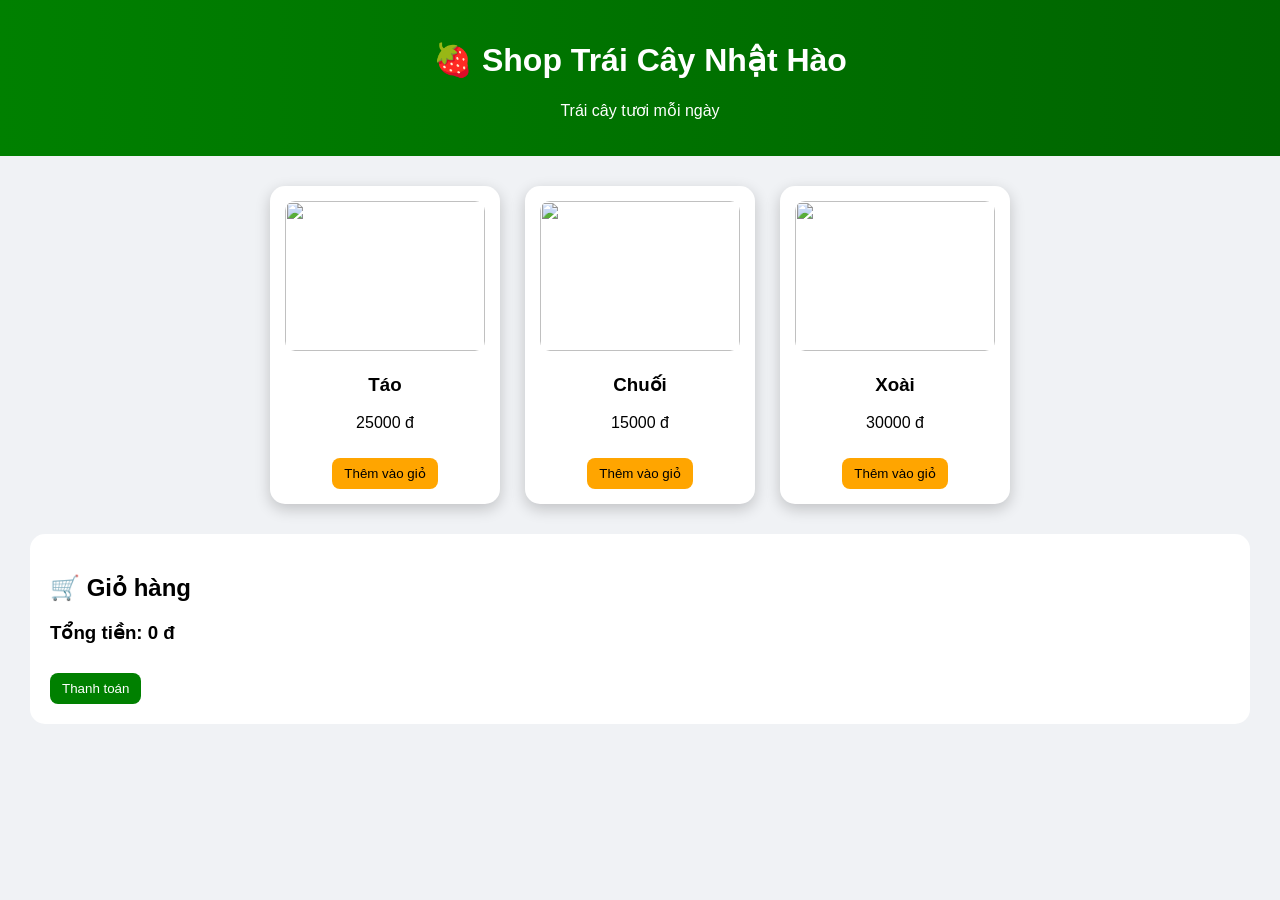
==== index.html @ 0a21cddd "tuan05/lambai" ====
<!DOCTYPE html>
<html lang="vi">
<head>
    <meta charset="UTF-8">
    <title>Shop Trái Cây Nhật Hào</title>
    <link rel="stylesheet" href="style.css">
</head>
<body>

<header>
    <h1>🍓 Shop Trái Cây Nhật Hào</h1>
    <p>Trái cây tươi mỗi ngày</p>
</header>

<!-- ===== DANH SÁCH SẢN PHẨM ===== -->
<section class="products" id="product-list">
    <!-- JS sẽ render sản phẩm -->
</section>

<!-- ===== GIỎ HÀNG ===== -->
<section class="cart">
    <h2>🛒 Giỏ hàng</h2>
    <div id="cart-items"></div>
    <h3>Tổng tiền: <span id="total">0</span> đ</h3>
    <button class="checkout">Thanh toán</button>
</section>

<script src="script.js"></script>
</body>
</html>
---- style.css ----
body {
    font-family: Arial, sans-serif;
    margin: 0;
    background: #f0f2f5;
}

header {
    background: linear-gradient(to right, green, darkgreen);
    color: white;
    padding: 20px;
    text-align: center;
}

.products {
    display: flex;
    justify-content: center;
    gap: 25px;
    flex-wrap: wrap;
    margin: 30px;
}

.product {
    background: white;
    width: 200px;
    border-radius: 15px;
    padding: 15px;
    box-shadow: 0 5px 15px rgba(0,0,0,0.2);
    text-align: center;
    transition: 0.3s;
}

.product:hover {
    transform: scale(1.05);
}

.product img {
    width: 100%;
    height: 150px;
    object-fit: cover;
    border-radius: 10px;
}

button {
    background: orange;
    border: none;
    padding: 8px 12px;
    border-radius: 8px;
    cursor: pointer;
    margin-top: 10px;
}

button:hover {
    background: darkorange;
}

.cart {
    background: white;
    margin: 30px;
    padding: 20px;
    border-radius: 15px;
}

.cart-item {
    display: flex;
    justify-content: space-between;
    margin: 10px 0;
}

.checkout {
    background: green;
    color: white;
}
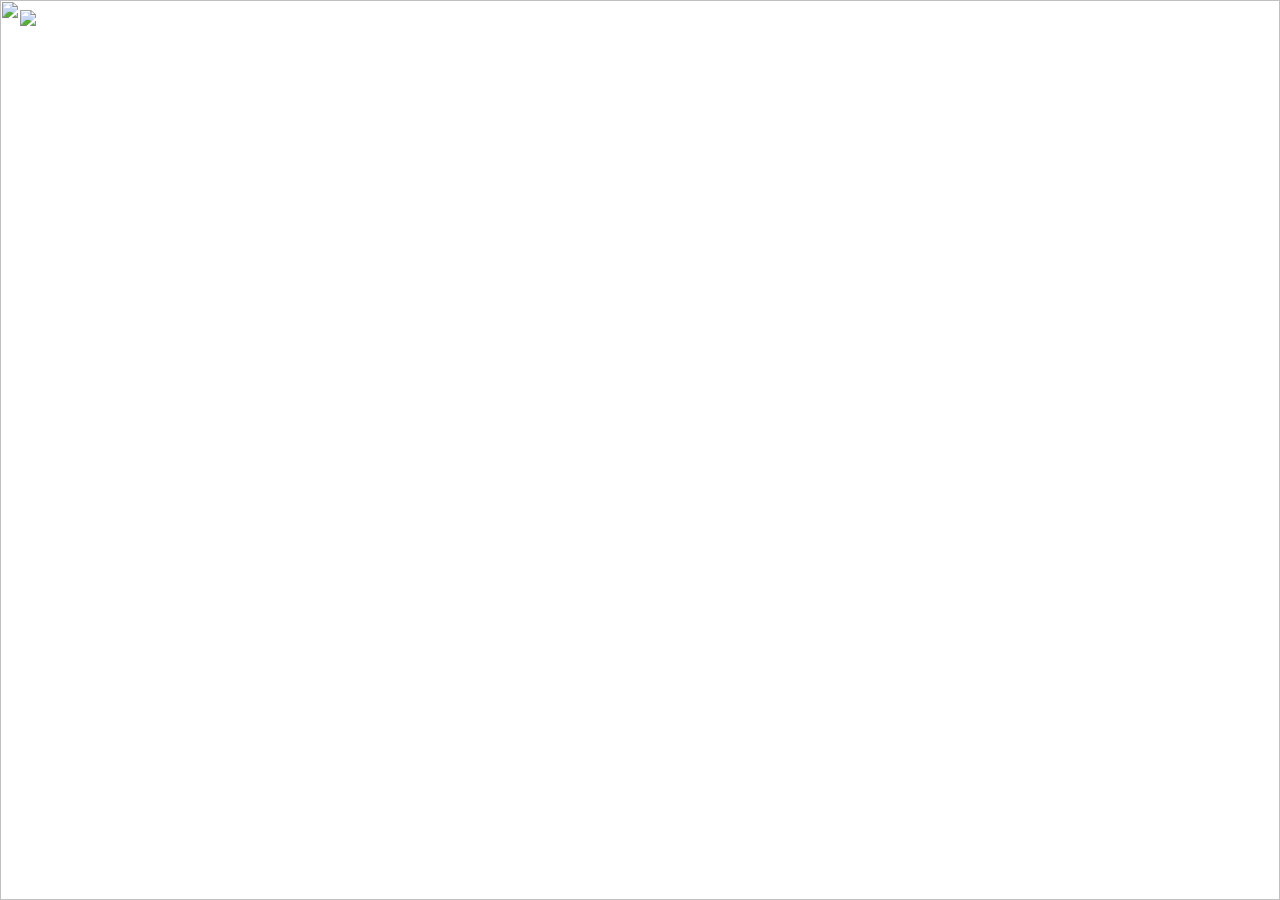
==== commit ebd51d6c: "bailam/tuan02" ====
--- a/index.html
+++ b/index.html
@@ -2,29 +2,28 @@
 <html lang="vi">
 <head>
     <meta charset="UTF-8">
-    <title>Shop Trái Cây Nhật Hào</title>
+    <title>Shop Trái Cây</title>
     <link rel="stylesheet" href="style.css">
 </head>
+
 <body>
+    
 
+<!-- Logo -->
 <header>
-    <h1>🍓 Shop Trái Cây Nhật Hào</h1>
-    <p>Trái cây tươi mỗi ngày</p>
+    <img src="images/logo.png" class="logo">
 </header>
 
-<!-- ===== DANH SÁCH SẢN PHẨM ===== -->
-<section class="products" id="product-list">
-    <!-- JS sẽ render sản phẩm -->
-</section>
+<!-- Ảnh nền chuyển động -->
+<div class="slideshow">
 
-<!-- ===== GIỎ HÀNG ===== -->
-<section class="cart">
-    <h2>🛒 Giỏ hàng</h2>
-    <div id="cart-items"></div>
-    <h3>Tổng tiền: <span id="total">0</span> đ</h3>
-    <button class="checkout">Thanh toán</button>
-</section>
+    <img src="images/bg1.jpg" class="slide active">
+    <img src="images/bg2.jpg" class="slide">
+    <img src="images/bg3.jpg" class="slide">
+
+</div>
 
 <script src="script.js"></script>
+
 </body>
-</html>
+</html>
--- a/style.css
+++ b/style.css
@@ -1,72 +1,36 @@
-body {
-    font-family: Arial, sans-serif;
-    margin: 0;
-    background: #f0f2f5;
+body{
+    margin:0;
+    font-family: Arial;
 }
 
-header {
-    background: linear-gradient(to right, green, darkgreen);
-    color: white;
-    padding: 20px;
-    text-align: center;
+/* Logo */
+.logo{
+    width:120px;
+    position:absolute;
+    top:10px;
+    left:20px;
 }
 
-.products {
-    display: flex;
-    justify-content: center;
-    gap: 25px;
-    flex-wrap: wrap;
-    margin: 30px;
+/* Khung ảnh nền */
+.slideshow{
+    width:100%;
+    height:100vh;
+    overflow:hidden;
+    position:relative;
 }
 
-.product {
-    background: white;
-    width: 200px;
-    border-radius: 15px;
-    padding: 15px;
-    box-shadow: 0 5px 15px rgba(0,0,0,0.2);
-    text-align: center;
-    transition: 0.3s;
+/* Các ảnh */
+.slide{
+    position:absolute;
+    width:100%;
+    height:100%;
+    object-fit:cover;
+
+    opacity:0;
+    transition: opacity 1s;
 }
 
-.product:hover {
-    transform: scale(1.05);
-}
-
-.product img {
-    width: 100%;
-    height: 150px;
-    object-fit: cover;
-    border-radius: 10px;
-}
-
-button {
-    background: orange;
-    border: none;
-    padding: 8px 12px;
-    border-radius: 8px;
-    cursor: pointer;
-    margin-top: 10px;
-}
-
-button:hover {
-    background: darkorange;
-}
-
-.cart {
-    background: white;
-    margin: 30px;
-    padding: 20px;
-    border-radius: 15px;
-}
-
-.cart-item {
-    display: flex;
-    justify-content: space-between;
-    margin: 10px 0;
-}
-
-.checkout {
-    background: green;
-    color: white;
+/* Ảnh đang hiển thị */
+.slide.active{
+    opacity:1;
 }
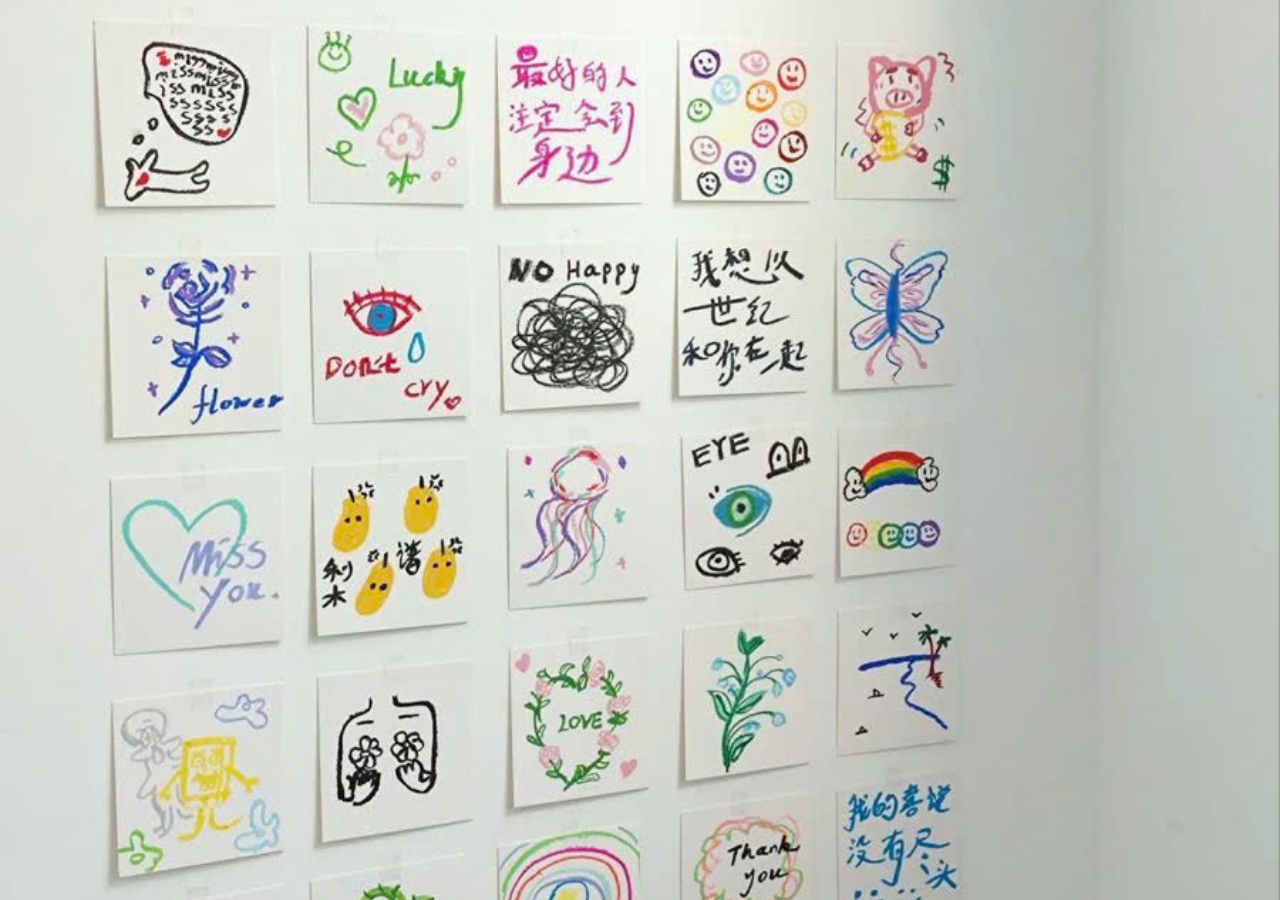
==== commit beff13e0: "bailam/tuan02" ====
--- a/index.html
+++ b/index.html
@@ -2,18 +2,14 @@
 <html lang="vi">
 <head>
     <meta charset="UTF-8">
-    <title>Shop Trái Cây</title>
+    <title>Văn Phòng Phẩm SÀI GÒN</title>
     <link rel="stylesheet" href="style.css">
 </head>
-
 <body>
-    
-
 <!-- Logo -->
 <header>
     <img src="images/logo.png" class="logo">
 </header>
-
 <!-- Ảnh nền chuyển động -->
 <div class="slideshow">
 
@@ -22,8 +18,6 @@
     <img src="images/bg3.jpg" class="slide">
 
 </div>
-
 <script src="script.js"></script>
-
 </body>
 </html>
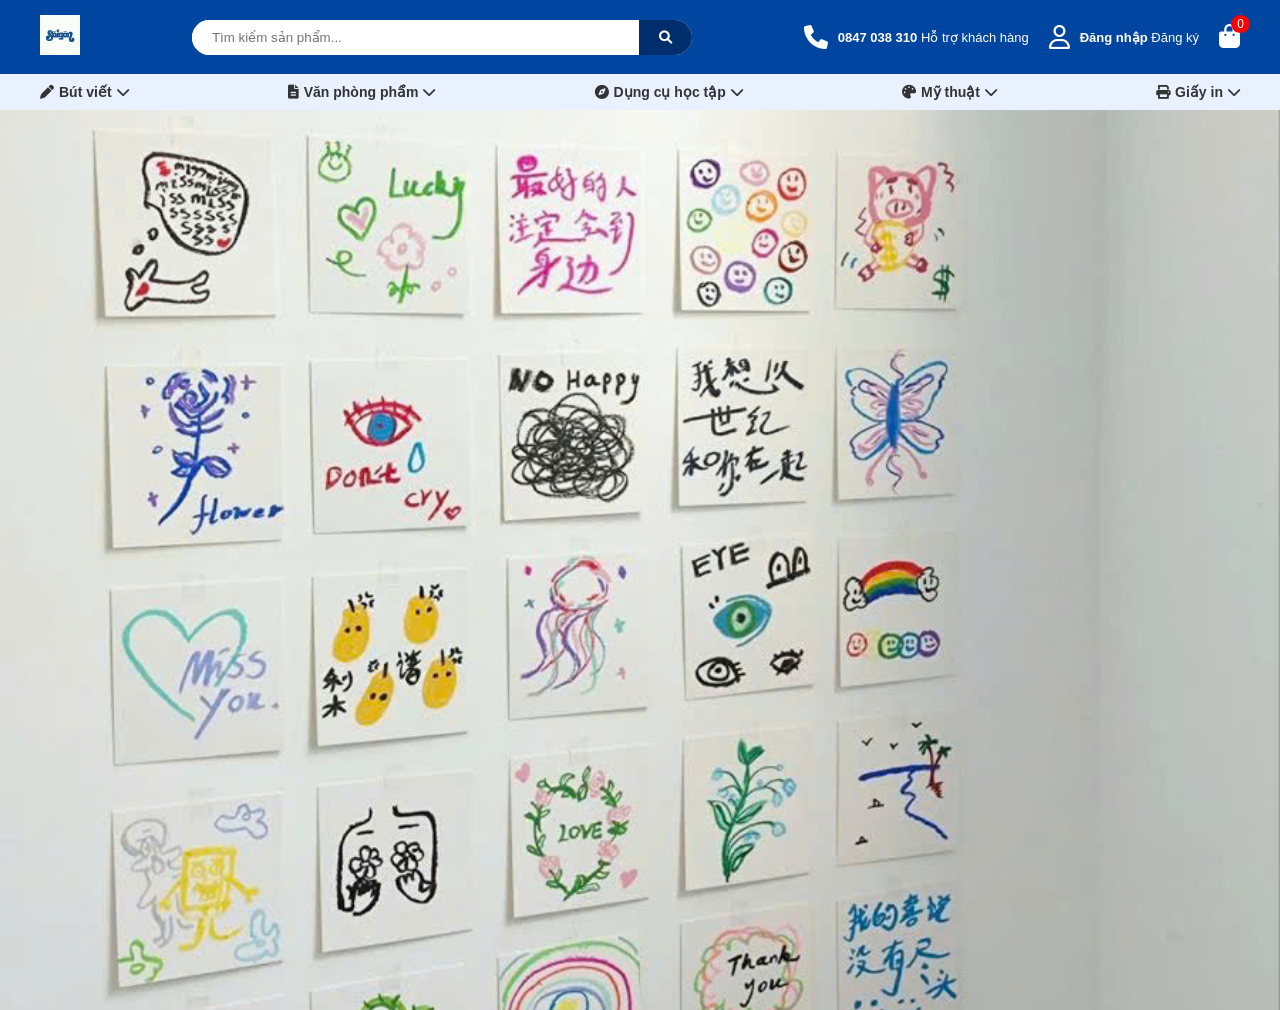
==== commit f55156e7: "tuan02/bailam" ====
--- a/index.html
+++ b/index.html
@@ -1,22 +1,65 @@
 <!DOCTYPE html>
 <html lang="vi">
 <head>
-    <meta charset="UTF-8">
-    <title>Văn Phòng Phẩm SÀI GÒN</title>
-    <link rel="stylesheet" href="style.css">
+
+<meta charset="UTF-8">
+<title>Văn Phòng Phẩm Sài Gòn</title>
+<meta name="viewport" content="width=device-width, initial-scale=1.0">
+<link rel="stylesheet" href="style.css">
+<link rel="stylesheet" href="https://cdnjs.cloudflare.com/ajax/libs/font-awesome/6.0.0/css/all.min.css">
 </head>
 <body>
-<!-- Logo -->
+
 <header>
-    <img src="images/logo.png" class="logo">
+    <div class="top-bar">
+        <div class="container">
+            <div class="logo">
+                <img src="images/logo.png" alt="VPP Sài Gòn">
+            </div>
+            
+            <div class="search-box">
+                <input type="text" placeholder="Tìm kiếm sản phẩm...">
+                <button><i class="fa-solid fa-magnifying-glass"></i></button>
+            </div>
+
+            <div class="header-info">
+                <div class="hotline">
+                    <i class="fa-solid fa-phone"></i>
+                    <div>
+                        <strong>0847 038 310</strong>
+                        <span>Hỗ trợ khách hàng</span>
+                    </div>
+                </div>
+                
+                <div class="user-account">
+                    <i class="fa-regular fa-user"></i>
+                    <div>
+                        <strong>Đăng nhập</strong>
+                        <span>Đăng ký</span>
+                    </div>
+                </div>
+
+                <div class="cart">
+                    <i class="fa-solid fa-bag-shopping"></i>
+                    <span class="cart-count">0</span>
+                </div>
+            </div>
+        </div>
+    </div>
+    <nav class="main-nav">
+        <ul class="container">
+            <li><i class="fa-solid fa-pen"></i> Bút viết <i class="fa-solid fa-chevron-down"></i></li>
+            <li><i class="fa-solid fa-file-lines"></i> Văn phòng phẩm <i class="fa-solid fa-chevron-down"></i></li>
+            <li><i class="fa-solid fa-compass"></i> Dụng cụ học tập <i class="fa-solid fa-chevron-down"></i></li>
+            <li><i class="fa-solid fa-palette"></i> Mỹ thuật <i class="fa-solid fa-chevron-down"></i></li>
+            <li><i class="fa-solid fa-print"></i> Giấy in <i class="fa-solid fa-chevron-down"></i></li>
+        </ul>
+    </nav>
 </header>
-<!-- Ảnh nền chuyển động -->
 <div class="slideshow">
-
-    <img src="images/bg1.jpg" class="slide active">
-    <img src="images/bg2.jpg" class="slide">
-    <img src="images/bg3.jpg" class="slide">
-
+<img src="images/bg1.jpg" class="slide active">
+<img src="images/bg2.jpg" class="slide">
+<img src="images/bg3.jpg" class="slide">
 </div>
 <script src="script.js"></script>
 </body>
--- a/style.css
+++ b/style.css
@@ -2,15 +2,6 @@
     margin:0;
     font-family: Arial;
 }
-
-/* Logo */
-.logo{
-    width:120px;
-    position:absolute;
-    top:10px;
-    left:20px;
-}
-
 /* Khung ảnh nền */
 .slideshow{
     width:100%;
@@ -33,4 +24,134 @@
 /* Ảnh đang hiển thị */
 .slide.active{
     opacity:1;
+}
+.header{
+    position:fixed;   /* logo đứng yên */
+    top:20px;
+    left: 50%;
+    transform: translateX(-50%);  /* căn giữa theo chiều ngang */
+    display:flex;
+    align-items:center;
+    z-index:10;       /* nằm trên ảnh nền */
+}
+
+.title{
+color:white;
+font-size:28px;
+font-weight:bold;
+}
+text h1{
+    color: black;
+    font-size: 30px;
+    margin:0 ;
+}
+text h2{
+    color: black;
+    font-size: 24px;
+    margin:0 ;
+}
+/* style.css */
+* {
+    margin: 0;
+    padding: 0;
+    box-sizing: border-box;
+    font-family: Arial, sans-serif;
+}
+
+.container {
+    max-width: 1200px;
+    margin: 0 auto;
+    display: flex;
+    align-items: center;
+    justify-content: space-between;
+}
+
+/* Top Bar */
+.top-bar {
+    background-color: #0045A0; /* Màu xanh đặc trưng */
+    color: white;
+    padding: 15px 0;
+}
+
+.logo img {
+    height: 40px;
+}
+
+.search-box {
+    display: flex;
+    flex: 0 1 500px;
+    background: white;
+    border-radius: 25px;
+    overflow: hidden;
+}
+
+.search-box input {
+    border: none;
+    padding: 10px 20px;
+    width: 100%;
+    outline: none;
+}
+
+.search-box button {
+    background: #002D6B;
+    border: none;
+    color: white;
+    padding: 0 20px;
+    cursor: pointer;
+}
+
+.header-info {
+    display: flex;
+    gap: 20px;
+    align-items: center;
+}
+
+.hotline, .user-account {
+    display: flex;
+    align-items: center;
+    gap: 10px;
+    font-size: 13px;
+}
+
+.hotline i, .user-account i {
+    font-size: 24px;
+}
+
+.cart {
+    position: relative;
+    font-size: 24px;
+}
+
+.cart-count {
+    position: absolute;
+    top: -8px;
+    right: -10px;
+    background: red;
+    font-size: 12px;
+    padding: 2px 6px;
+    border-radius: 50%;
+}
+
+/* Nav Bar */
+.main-nav {
+    background-color: #E9F1FF;
+    padding: 10px 0;
+}
+
+.main-nav ul {
+    list-style: none;
+}
+
+.main-nav li {
+    font-weight: bold;
+    color: #333;
+    cursor: pointer;
+    font-size: 14px;
+    display: flex;
+    align-items: center;
+    gap: 5px;
+}
+
+.main-nav li:hover {
+    color: #0045A0;
 }
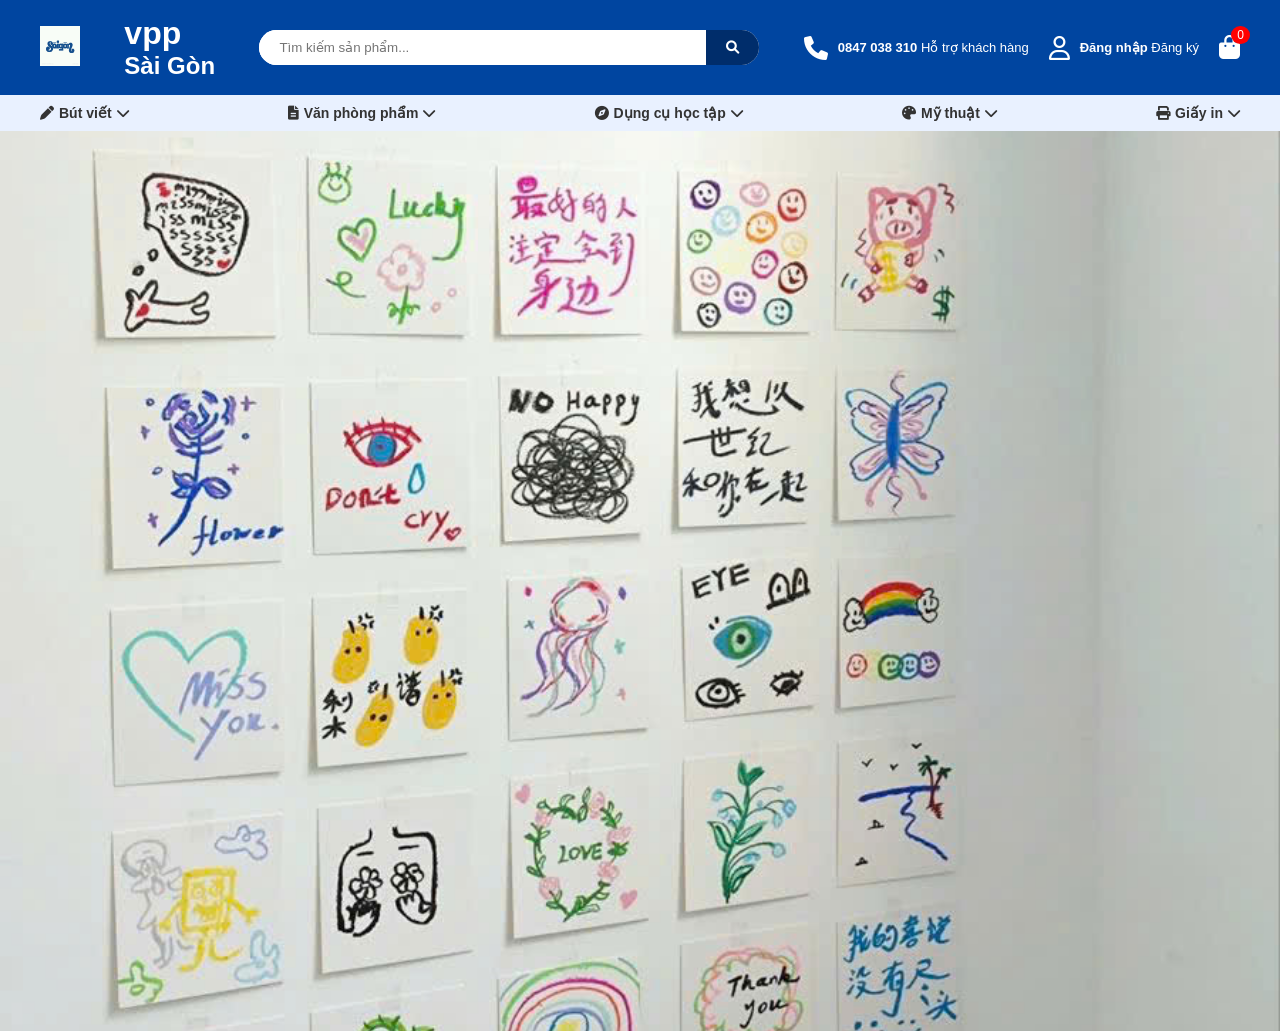
==== commit 8bfc68ad: "tuan02/user" ====
--- a/index.html
+++ b/index.html
@@ -14,9 +14,13 @@
     <div class="top-bar">
         <div class="container">
             <div class="logo">
-                <img src="images/logo.png" alt="VPP Sài Gòn">
+                <img src="images/logo.png">
             </div>
-            
+            <div class="text">
+                <h1>vpp</h1>
+                <h2>Sài Gòn</h2>
+            </div>
+
             <div class="search-box">
                 <input type="text" placeholder="Tìm kiếm sản phẩm...">
                 <button><i class="fa-solid fa-magnifying-glass"></i></button>
--- a/style.css
+++ b/style.css
@@ -42,12 +42,12 @@
 }
 text h1{
     color: black;
-    font-size: 30px;
+    font-size: 15px;
     margin:0 ;
 }
 text h2{
     color: black;
-    font-size: 24px;
+    font-size: 15px;
     margin:0 ;
 }
 /* style.css */
